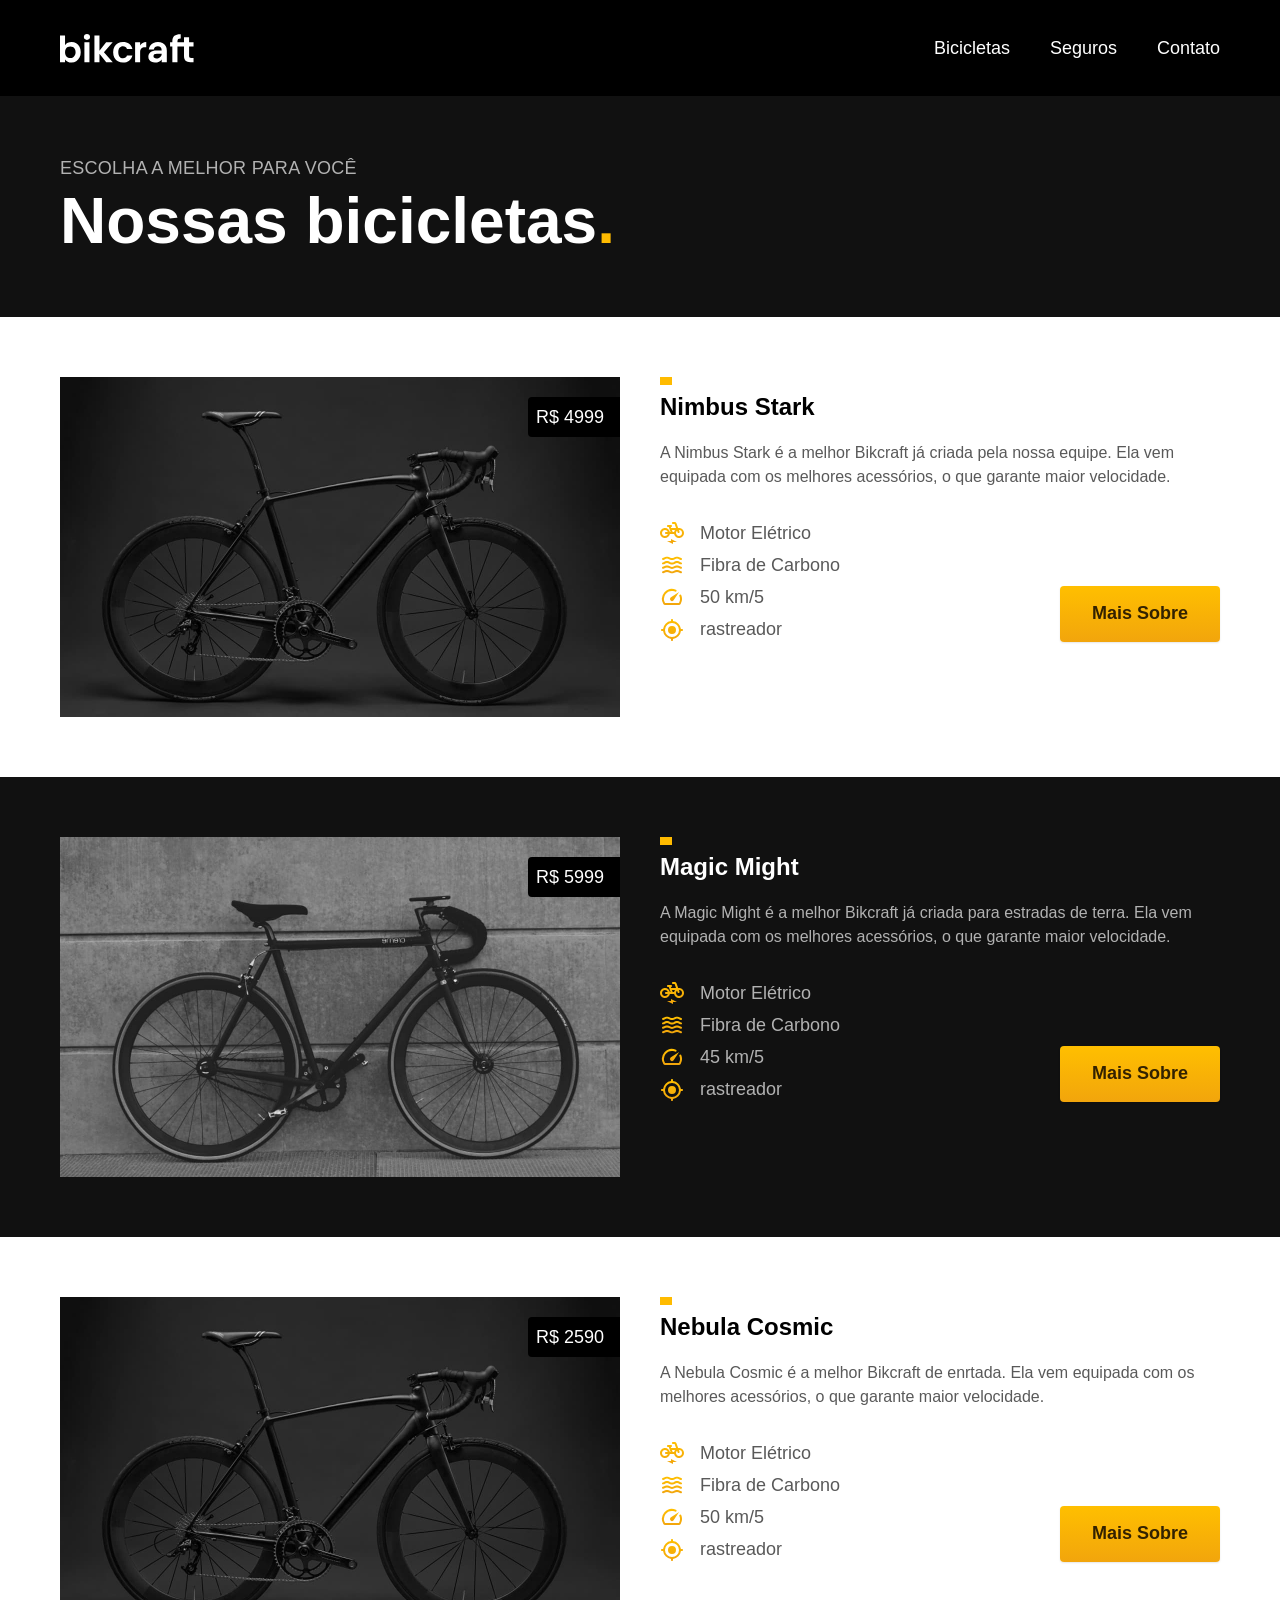
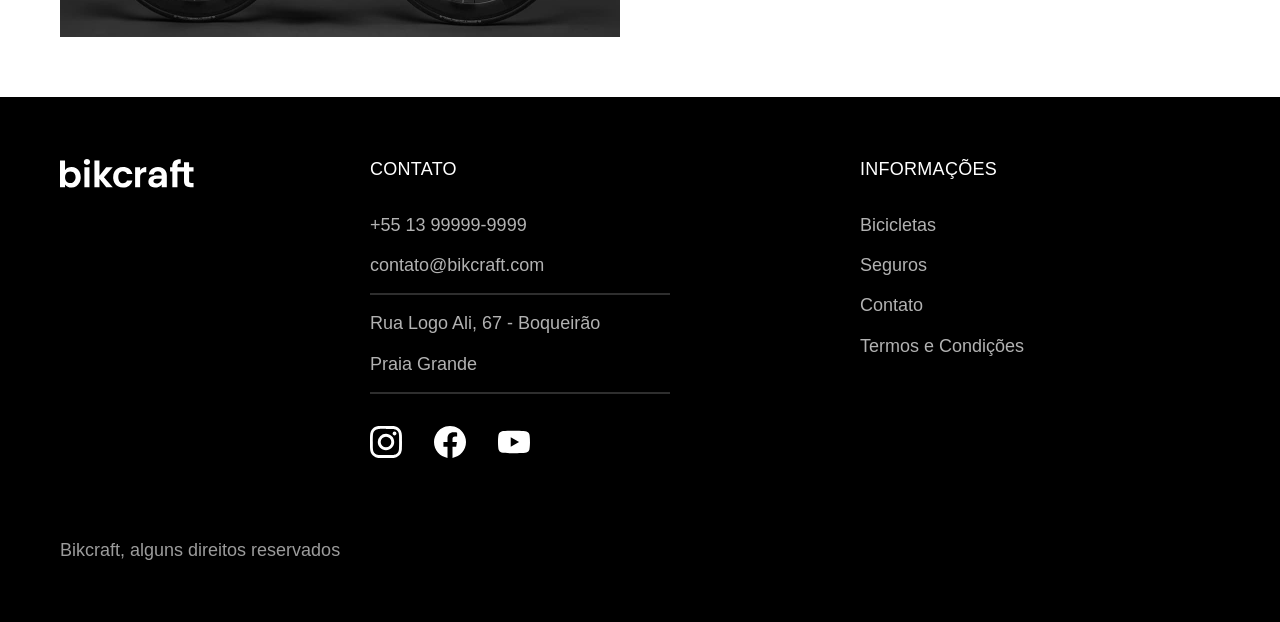
==== bicicletas.html @ 11f8334c "Bikes Page" ====
<!DOCTYPE html>
<html lang="pt-br">
    <head>
        <meta charset="UTF-8">
        <meta name="viewport" content="width=device-width, initial-scale=1.0">
        <title> Bicicletas | Bikcraft</title>
        <meta name="description" content="Termos e Condições.">

        <link rel="stylesheet" href="css/style.css">
    </head>
    <body id="bicicletas">
        
        <header class="header-bg">

            <div class="header container">

                <a href="./"><img src="img/bikcraft.svg" alt="Bikcraft"></a>
                
                <nav aria-label="primaria">

                    <ul class="header-menu font-m c0">
                        <li><a href="./bicicletas.html">Bicicletas</a></li>
                        <li><a href="./seguros.html">Seguros</a></li>
                        <li><a href="./contato.html">Contato</a></li>
                    </ul>

                </nav>

            </div>       
            
        </header>

        <main>

            <div class="titulo-bg">

                <div class="titulo container">
                    
                    <p class="font-l-b c5">Escolha a melhor para você</p>
                    <h1 class="font-xxl c0">Nossas bicicletas<span class="p1">.</span></h1>

                </div>
            </div>

            <div class="bicicletas-bg">
                    <div class="bicicletas container">
                        <div class="bicicletas-imagem">
                            <img src="img/bicicletas/nimbus.jpg" alt="Bicicleta Nimbus Preta">
                            <span class="font-m c0">R$ 4999</span>
                        </div>
                        <div class="bicicletas-conteudo">
                            <h2 class="font-x-l">Nimbus Stark</h2>
                            <p class="font-s c8">A Nimbus Stark é a melhor Bikcraft já criada pela nossa equipe. Ela vem equipada com os melhores acessórios, o que garante maior velocidade.</p>
                            <ul class="font-m c8">
                                <li><img src="./img/icones/eletrica.svg" alt="">Motor Elétrico</li>
                                <li><img src="./img/icones/carbono.svg" alt="">Fibra de Carbono</li>
                                <li><img src="./img/icones/velocidade.svg" alt="">50 km/5</li>
                                <li><img src="./img/icones/rastreador.svg" alt="">rastreador</li>
                            </ul>
                            <a href="./bicicletas/nimbus.html" class="botao seta">Mais Sobre</a>
                        </div>
                    </div>
            </div>

            <div class="bicicletas-bg">
                    <div class="bicicletas container">
                        <div class="bicicletas-imagem">
                            <img src="img/bicicletas/magic.jpg" alt="Bicicleta Magic Preta">
                            <span class="font-m c0">R$ 5999</span>
                        </div>
                        <div class="bicicletas-conteudo">
                            <h2 class="font-x-l c0">Magic Might</h2>
                            <p class="font-s c5">A Magic Might é a melhor Bikcraft já criada para estradas de terra. Ela vem equipada com os melhores acessórios, o que garante maior velocidade.</p>
                            <ul class="font-m c5">
                                <li><img src="./img/icones/eletrica.svg" alt="">Motor Elétrico</li>
                                <li><img src="./img/icones/carbono.svg" alt="">Fibra de Carbono</li>
                                <li><img src="./img/icones/velocidade.svg" alt="">45 km/5</li>
                                <li><img src="./img/icones/rastreador.svg" alt="">rastreador</li>
                            </ul>
                            <a href="./bicicletas/magic.html" class="botao seta">Mais Sobre</a>
                        </div>
                    </div>
            </div>

            <div class="bicicletas-bg">
                    <div class="bicicletas container">
                        <div class="bicicletas-imagem">
                            <img src="img/bicicletas/nimbus.jpg" alt="Bicicleta Nebula Branca">
                            <span class="font-m c0">R$ 2590</span>
                        </div>
                        <div class="bicicletas-conteudo">
                            <h2 class="font-x-l">Nebula Cosmic</h2>
                            <p class="font-s c8">A Nebula Cosmic é a melhor Bikcraft de enrtada. Ela vem equipada com os melhores acessórios, o que garante maior velocidade.</p>
                            <ul class="font-m c8">
                                <li><img src="./img/icones/eletrica.svg" alt="">Motor Elétrico</li>
                                <li><img src="./img/icones/carbono.svg" alt="">Fibra de Carbono</li>
                                <li><img src="./img/icones/velocidade.svg" alt="">50 km/5</li>
                                <li><img src="./img/icones/rastreador.svg" alt="">rastreador</li>
                            </ul>
                            <a href="./bicicletas/nebula.html" class="botao seta">Mais Sobre</a>
                        </div>
                    </div>
            </div>

        </main>

        <footer class="footer-bg">

            <div class="footer container">

                <img src="img/bikcraft.svg" alt="Bikcraft">

                <div class="footer-contato">
                    <h3 class="font-l-b c0">Contato</h3>
                    <ul class="font-m c5">
                        <li><a href="tel:=551399999-9999">+55 13 99999-9999</a></li>
                        <li><a href="mailto:contato@bikcraft.com">contato@bikcraft.com</a></li>
                        <li>Rua Logo Ali, 67 - Boqueirão</li>
                        <li>Praia Grande</li>
                    </ul>
                    <div class="footer-redes">
                        <a href="./">
                            <img src="./img/redes/instagram.svg" alt="instagram">
                        </a>
                        <a href="./">
                            <img src="./img/redes/facebook.svg" alt="facebook">
                        </a>
                        <a href="./">
                            <img src="./img/redes/youtube.svg" alt="youtube">
                        </a>
                    </div>
                </div>

                <div class="footer-informacoes">

                    <h3 class="font-l-b c0">Informações</h3>

                    <nav>

                        <ul class="font-m c5">
                            <li><a href="./bicicletas.html">Bicicletas</a></li>
                            <li><a href="./seguros.html">Seguros</a></li>
                            <li><a href="./contato.html">Contato</a></li>
                            <li><a href="./termos.html">Termos e Condições</a></li>
                        </ul>

                    </nav>

                </div>
                
                <p class="footer-copy font-m c6">Bikcraft, alguns direitos reservados</p>

            </div>

        </footer>

    </body>
</html>
---- css/style.css ----
/* GLOBAL */
@import "./global/global.css";
@import "./global/header.css";
@import "./global/footer.css";

/* HOME */
@import "./home/introducao.css";
@import "./home/tecnologia.css";
@import "./home/parceiros.css";
@import "./home/depoimento.css";

/* BICICLETAS */
@import "./bicicletas/bicicletas-lista.css";
@import "./bicicletas/bicicletas.css";

/* SEGUROS */
@import "./seguros/seguros.css";

/* TERMOS */
@import "./termos/termos.css";

/* UTILIDADES */
@import "./utilidades/componentes.css";
@import "./utilidades/tipografia.css";
@import "./utilidades/cores.css";
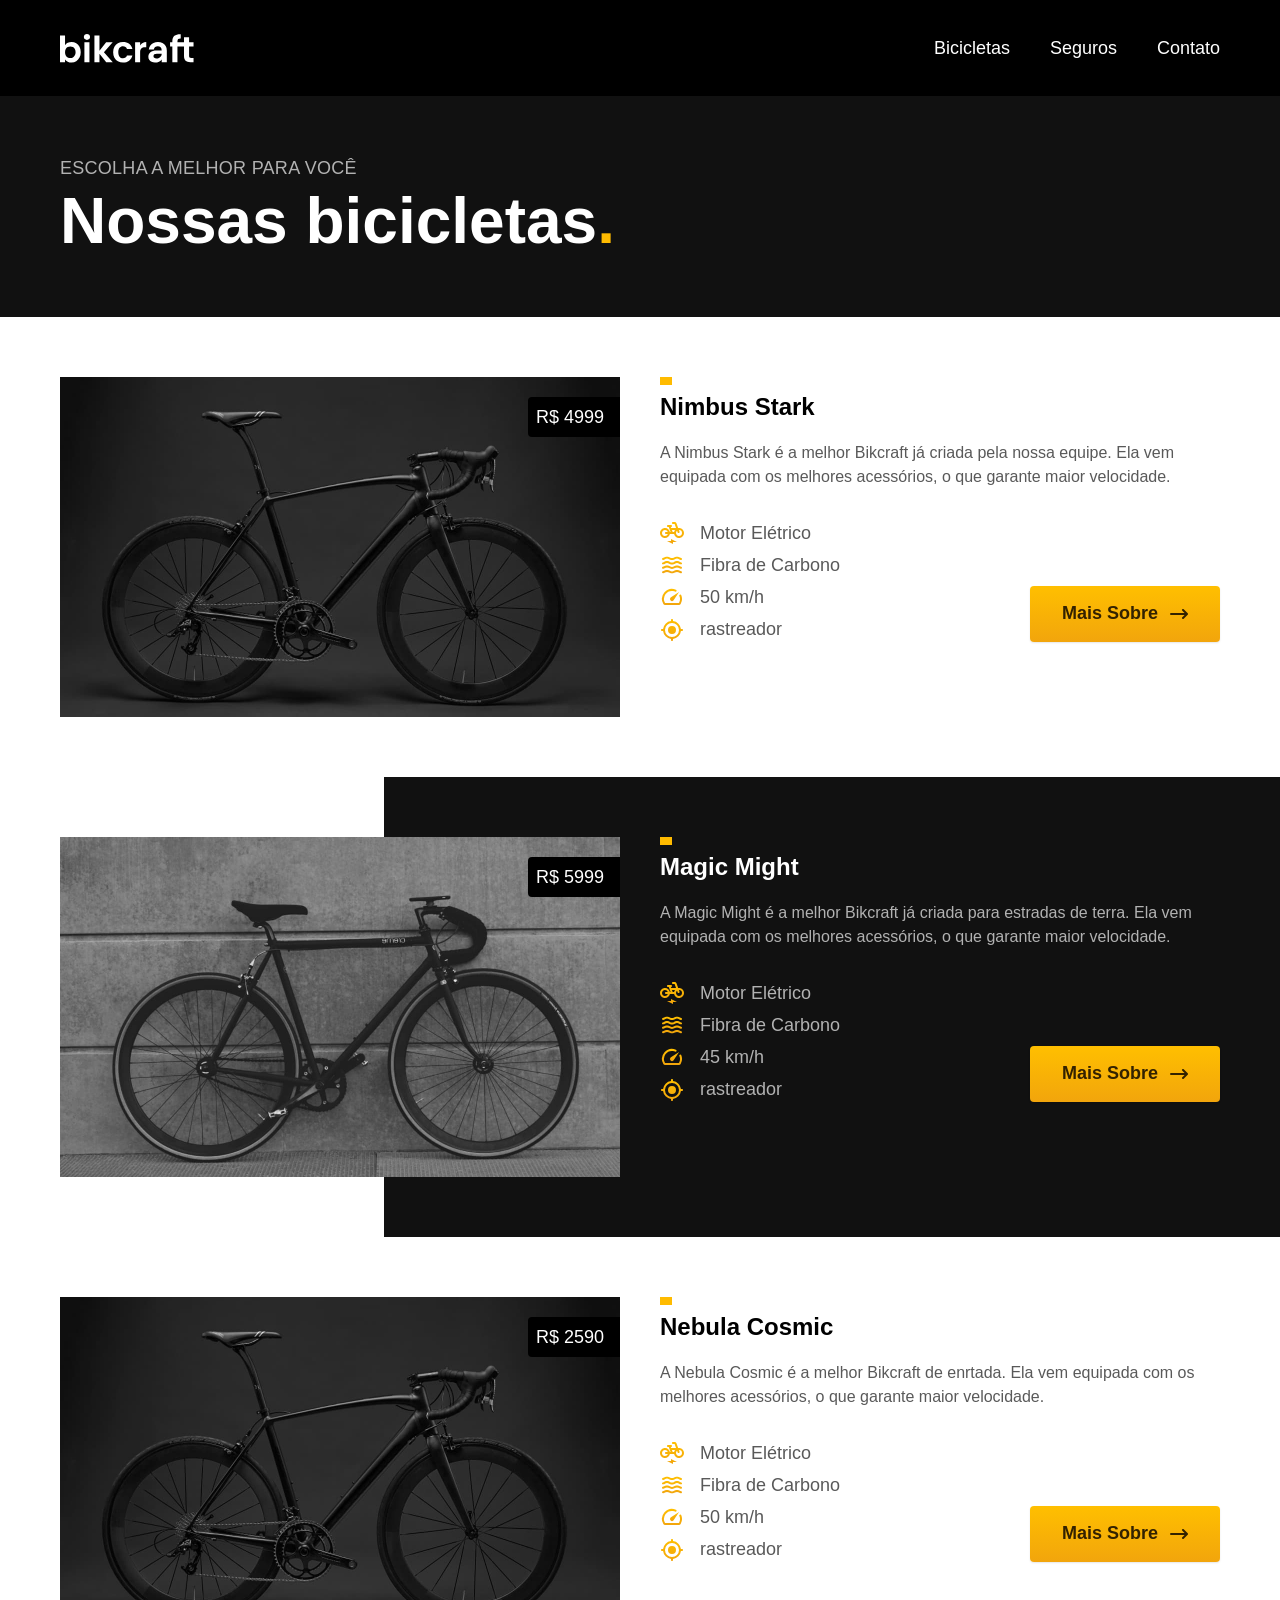
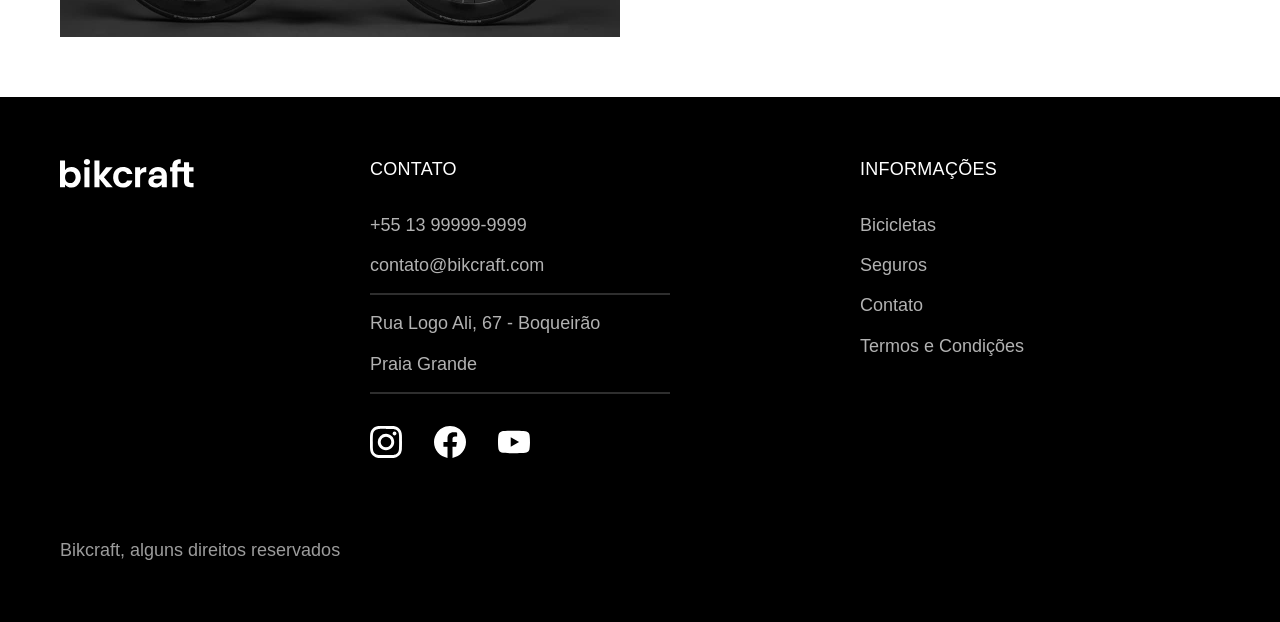
==== commit b9f96949: "Bikes Page Responsivity" ====
--- a/bicicletas.html
+++ b/bicicletas.html
@@ -54,7 +54,7 @@
                             <ul class="font-m c8">
                                 <li><img src="./img/icones/eletrica.svg" alt="">Motor Elétrico</li>
                                 <li><img src="./img/icones/carbono.svg" alt="">Fibra de Carbono</li>
-                                <li><img src="./img/icones/velocidade.svg" alt="">50 km/5</li>
+                                <li><img src="./img/icones/velocidade.svg" alt="">50 km/h</li>
                                 <li><img src="./img/icones/rastreador.svg" alt="">rastreador</li>
                             </ul>
                             <a href="./bicicletas/nimbus.html" class="botao seta">Mais Sobre</a>
@@ -74,7 +74,7 @@
                             <ul class="font-m c5">
                                 <li><img src="./img/icones/eletrica.svg" alt="">Motor Elétrico</li>
                                 <li><img src="./img/icones/carbono.svg" alt="">Fibra de Carbono</li>
-                                <li><img src="./img/icones/velocidade.svg" alt="">45 km/5</li>
+                                <li><img src="./img/icones/velocidade.svg" alt="">45 km/h</li>
                                 <li><img src="./img/icones/rastreador.svg" alt="">rastreador</li>
                             </ul>
                             <a href="./bicicletas/magic.html" class="botao seta">Mais Sobre</a>
@@ -94,7 +94,7 @@
                             <ul class="font-m c8">
                                 <li><img src="./img/icones/eletrica.svg" alt="">Motor Elétrico</li>
                                 <li><img src="./img/icones/carbono.svg" alt="">Fibra de Carbono</li>
-                                <li><img src="./img/icones/velocidade.svg" alt="">50 km/5</li>
+                                <li><img src="./img/icones/velocidade.svg" alt="">50 km/h</li>
                                 <li><img src="./img/icones/rastreador.svg" alt="">rastreador</li>
                             </ul>
                             <a href="./bicicletas/nebula.html" class="botao seta">Mais Sobre</a>
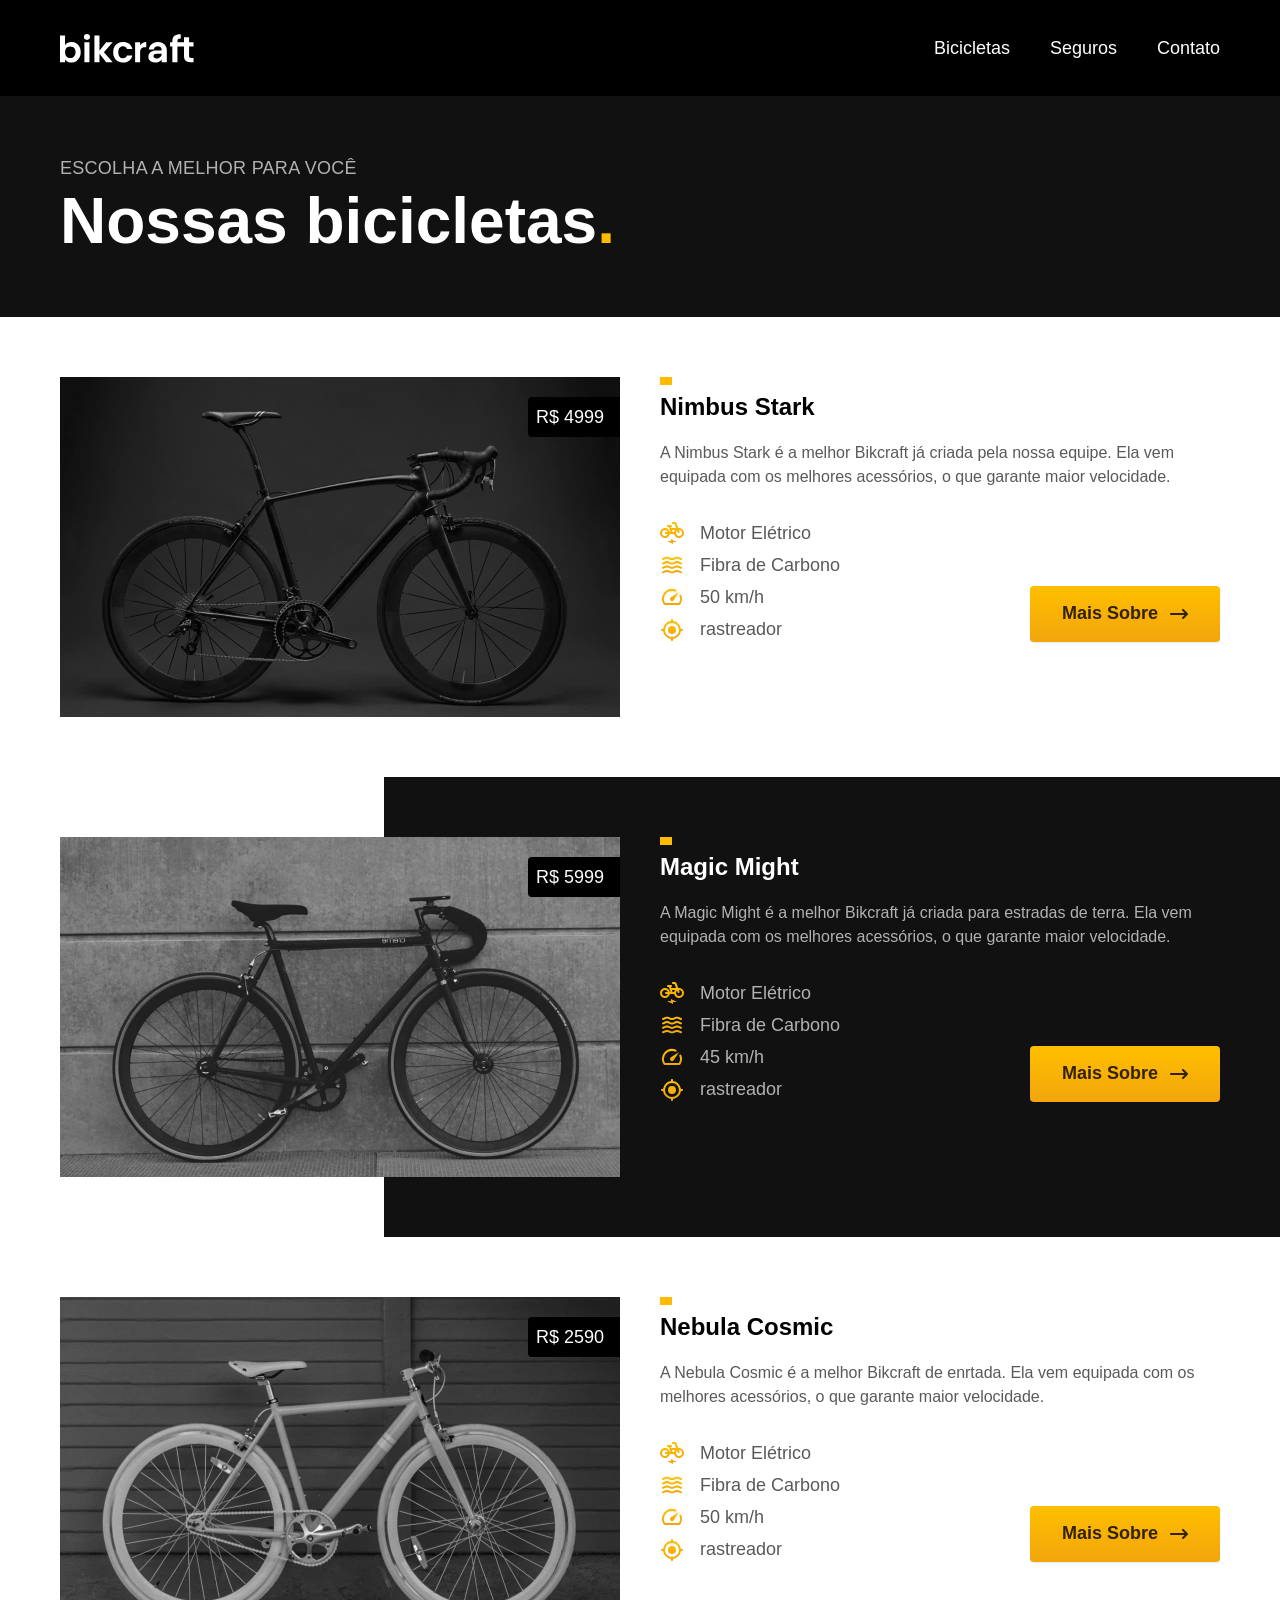
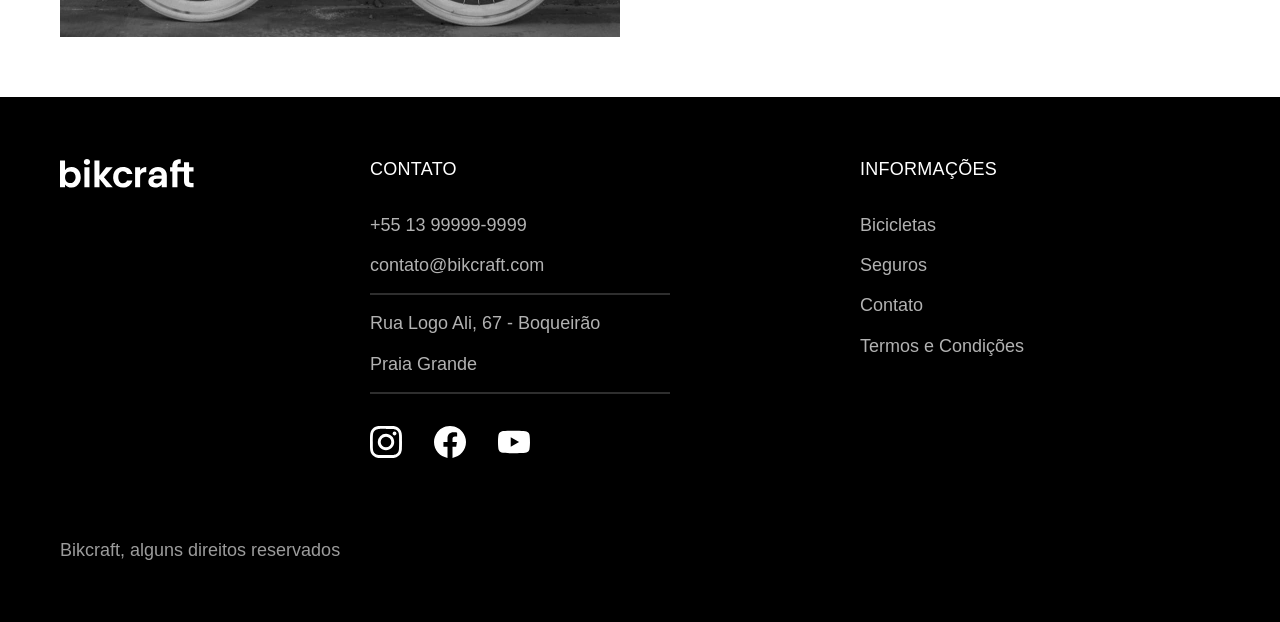
==== commit 2437402c: "Insurance Page & Insurance Page Responsivity" ====
--- a/bicicletas.html
+++ b/bicicletas.html
@@ -85,7 +85,7 @@
             <div class="bicicletas-bg">
                     <div class="bicicletas container">
                         <div class="bicicletas-imagem">
-                            <img src="img/bicicletas/nimbus.jpg" alt="Bicicleta Nebula Branca">
+                            <img src="img/bicicletas/nebula.jpg" alt="Bicicleta Nebula Branca">
                             <span class="font-m c0">R$ 2590</span>
                         </div>
                         <div class="bicicletas-conteudo">
--- a/css/style.css
+++ b/css/style.css
@@ -16,6 +16,8 @@
 
 /* SEGUROS */
 @import "./seguros/seguros.css";
+@import "./seguros/perguntas.css";
+@import "./seguros/vantagens.css";
 
 /* TERMOS */
 @import "./termos/termos.css";
